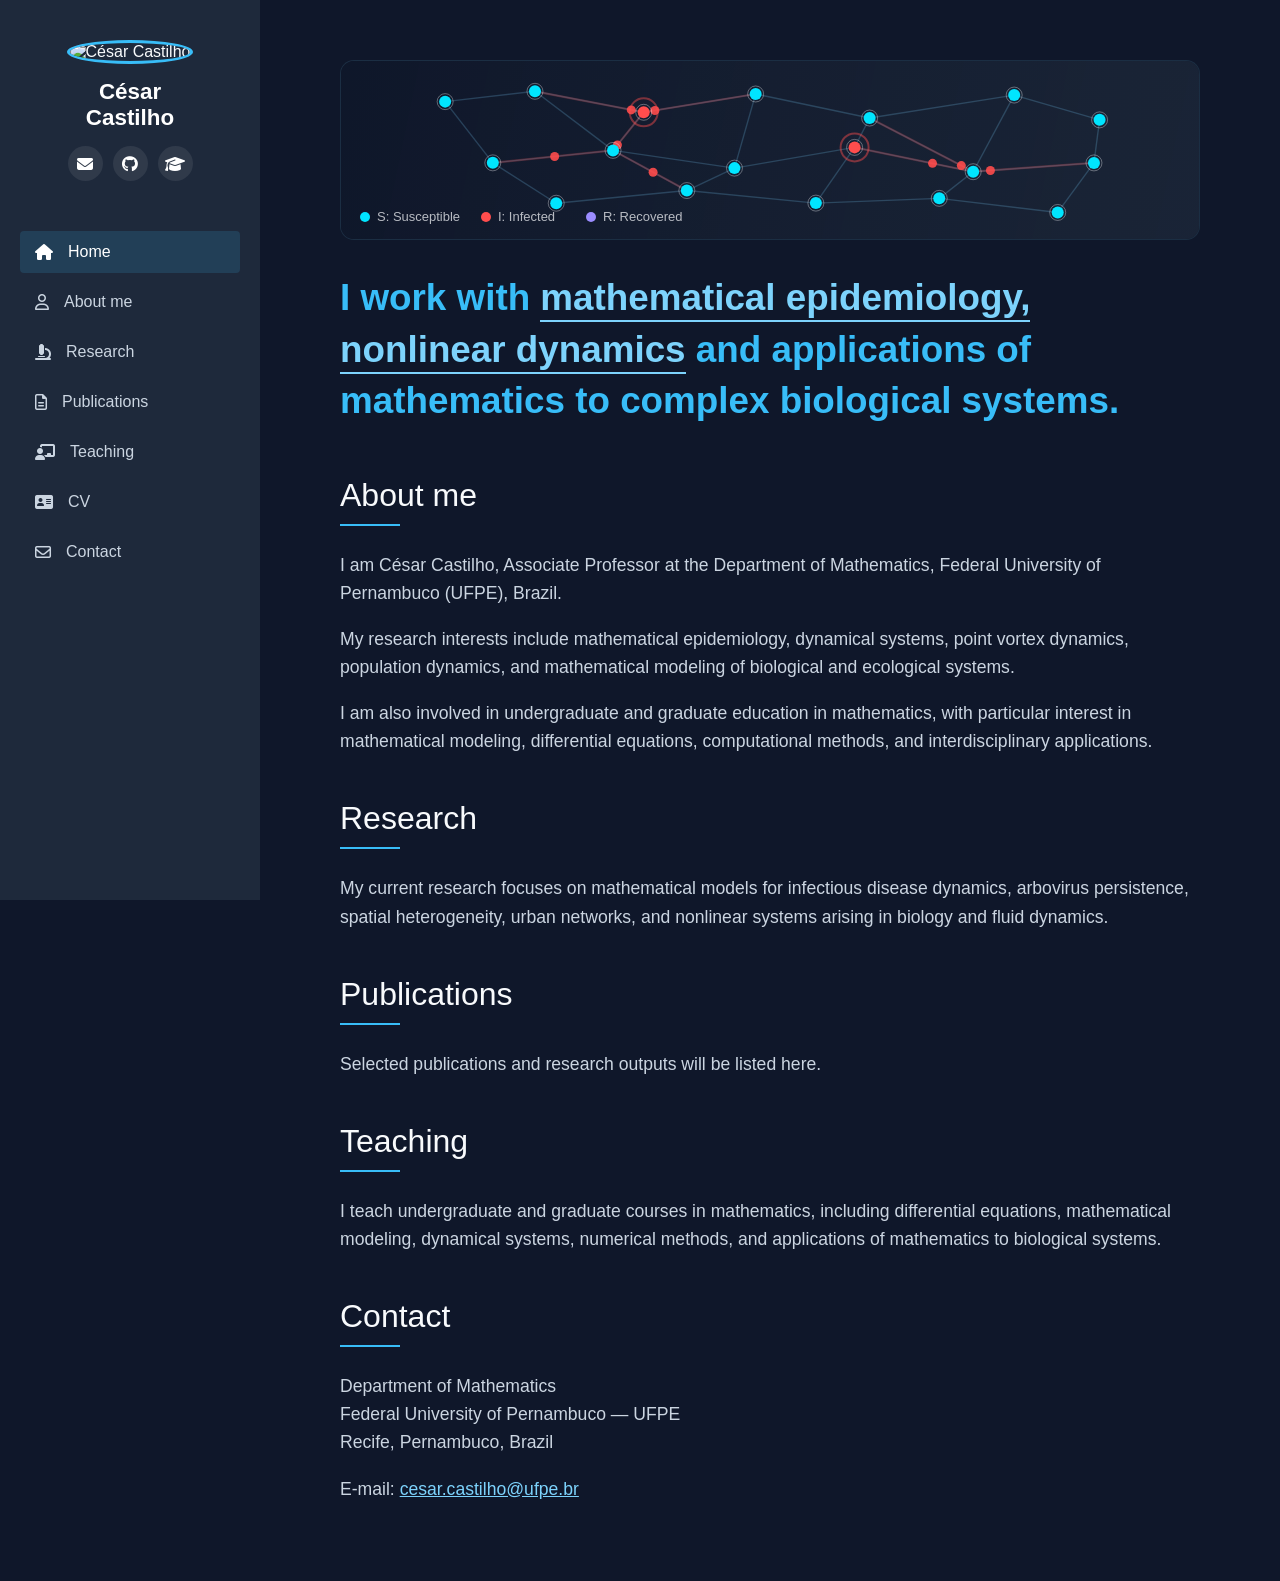
==== index.html @ e0f57765 "Update index.html" ====
<!DOCTYPE html>
<html lang="pt-BR">

<head>
    <meta charset="UTF-8">
    <meta name="viewport" content="width=device-width, initial-scale=1.0">
    <title>César Castilho - Matemática Aplicada</title>

    <link rel="stylesheet" href="style.css">

    <link rel="stylesheet"
          href="https://cdnjs.cloudflare.com/ajax/libs/font-awesome/6.7.2/css/all.min.css">
</head>

<body>

<div class="container">

    <aside class="sidebar">

        <div class="profile-area">
            <img src="https://github.com/CesarCastilho.png"
                 alt="César Castilho"
                 class="avatar">

            <h2>César<br>Castilho</h2>

            <div class="social-icons">
                <a href="mailto:cesar.castilho@ufpe.br" title="E-mail">
                    <i class="fa-solid fa-envelope"></i>
                </a>

                <a href="https://github.com/CesarCastilho" target="_blank" title="GitHub">
                    <i class="fa-brands fa-github"></i>
                </a>

                <a href="https://scholar.google.com.br/citations?user=cN3RlyEAAAAJ&hl=en&oi=ao"
                   target="_blank"
                   title="Google Scholar">
                    <i class="fa-solid fa-graduation-cap"></i>
                </a>
            </div>
        </div>

        <nav class="menu">
            <ul>
                <li><a href="#home" class="active"><i class="fa-solid fa-house"></i> Home</a></li>
                <li><a href="#about"><i class="fa-regular fa-user"></i> About me</a></li>
                <li><a href="#research"><i class="fa-solid fa-microscope"></i> Research</a></li>
                <li><a href="#publications"><i class="fa-regular fa-file-lines"></i> Publications</a></li>
                <li><a href="#teaching"><i class="fa-solid fa-chalkboard-user"></i> Teaching</a></li>
                <li><a href="http://lattes.cnpq.br/7766890976448108" target="_blank"><i class="fa-solid fa-address-card"></i> CV</a></li>
                <li><a href="#contact"><i class="fa-regular fa-envelope"></i> Contact</a></li>
            </ul>
        </nav>

    </aside>

    <main class="main-content">

        <section id="home" class="hero-section">

            <div class="animation-box">
                <canvas id="epidemicCanvas"></canvas>
            </div>

            <h1>
                I work with
                <span class="highlight">mathematical epidemiology, nonlinear dynamics</span>
                and applications of mathematics to complex biological systems.
            </h1>

        </section>

        <section id="about" class="content-section">
            <h2>About me</h2>
            <div class="line-dec"></div>

            <p>
                I am César Castilho, Associate Professor at the Department of Mathematics,
                Federal University of Pernambuco (UFPE), Brazil.
            </p>

            <p>
                My research interests include mathematical epidemiology, dynamical systems,
                point vortex dynamics, population dynamics, and mathematical modeling of
                biological and ecological systems.
            </p>

            <p>
                I am also involved in undergraduate and graduate education in mathematics,
                with particular interest in mathematical modeling, differential equations,
                computational methods, and interdisciplinary applications.
            </p>
        </section>

        <section id="research" class="content-section">
            <h2>Research</h2>
            <div class="line-dec"></div>

            <p>
                My current research focuses on mathematical models for infectious disease
                dynamics, arbovirus persistence, spatial heterogeneity, urban networks,
                and nonlinear systems arising in biology and fluid dynamics.
            </p>
        </section>

        <section id="publications" class="content-section">
            <h2>Publications</h2>
            <div class="line-dec"></div>

            <p>
                Selected publications and research outputs will be listed here.
            </p>
        </section>

        <section id="teaching" class="content-section">
            <h2>Teaching</h2>
            <div class="line-dec"></div>

            <p>
                I teach undergraduate and graduate courses in mathematics, including
                differential equations, mathematical modeling, dynamical systems,
                numerical methods, and applications of mathematics to biological systems.
            </p>
        </section>

        <section id="contact" class="content-section">
            <h2>Contact</h2>
            <div class="line-dec"></div>

            <p>
                Department of Mathematics<br>
                Federal University of Pernambuco — UFPE<br>
                Recife, Pernambuco, Brazil
            </p>

            <p>
                E-mail:
                <a href="mailto:cesar.castilho@ufpe.br">cesar.castilho@ufpe.br</a>
            </p>
        </section>

    </main>

</div>

<script src="epidemic.js"></script>

</body>
</html>
---- style.css ----
* {
    margin: 0;
    padding: 0;
    box-sizing: border-box;
    font-family: 'Segoe UI', Roboto, Helvetica, Arial, sans-serif;
}

html {
    scroll-behavior: smooth;
}

body {
    background-color: #0f172a;
    color: #f8fafc;
}

.container {
    display: flex;
}

.sidebar {
    width: 260px;
    background-color: #1e293b;
    height: 100vh;
    position: fixed;
    top: 0;
    left: 0;
    display: flex;
    flex-direction: column;
    align-items: center;
    padding: 40px 20px;
}

.profile-area {
    text-align: center;
    margin-bottom: 30px;
}

.avatar {
    width: 115px;
    height: 115px;
    border-radius: 50%;
    border: 3px solid #38bdf8;
    object-fit: cover;
}

.sidebar h2 {
    color: #ffffff;
    font-size: 1.4rem;
    margin-top: 15px;
    font-weight: 600;
}

.social-icons {
    margin-top: 15px;
    display: flex;
    justify-content: center;
    gap: 10px;
}

.social-icons a {
    color: #ffffff;
    background-color: rgba(255,255,255,.08);
    width: 35px;
    height: 35px;
    border-radius: 50%;
    display: flex;
    align-items: center;
    justify-content: center;
    text-decoration: none;
    transition: 0.3s;
}

.social-icons a:hover {
    background-color: #38bdf8;
    color: #0f172a;
}

.menu {
    width: 100%;
    margin-top: 20px;
}

.menu ul {
    list-style: none;
}

.menu li {
    margin-bottom: 8px;
}

.menu a {
    color: #cbd5e1;
    text-decoration: none;
    display: flex;
    align-items: center;
    gap: 15px;
    padding: 12px 15px;
    font-size: 1rem;
    border-radius: 4px;
    transition: 0.3s;
}

.menu a:hover,
.menu a.active {
    color: #ffffff;
    background-color: rgba(56,189,248,.15);
}

.main-content {
    margin-left: 260px;
    padding: 60px 80px;
    width: calc(100% - 260px);
}

.hero-section {
    display: flex;
    flex-direction: column;
    align-items: flex-start;
    margin-bottom: 50px;
}

.animation-box {
    position: relative;
    width: 100%;
    height: 180px;
    overflow: hidden;
    margin-bottom: 32px;
    border-radius: 14px;
    background: rgba(15, 23, 42, 0.35);
    border: 1px solid rgba(125, 211, 252, 0.12);
}

#epidemicCanvas {
    display: block;
    width: 100%;
    height: 100%;
}

.hero-section h1 {
    max-width: 1000px;
    font-size: 2.3rem;
    font-weight: 600;
    color: #38bdf8;
    line-height: 1.4;
}

.hero-section .highlight {
    color: #7dd3fc;
    border-bottom: 2px solid #7dd3fc;
    padding-bottom: 2px;
}

.content-section {
    margin-top: 45px;
    max-width: 1000px;
}

.content-section h2 {
    font-size: 2rem;
    font-weight: 500;
    margin-bottom: 10px;
}

.line-dec {
    width: 60px;
    height: 2px;
    background-color: #38bdf8;
    margin-bottom: 25px;
}

.content-section p {
    font-size: 1.1rem;
    line-height: 1.6;
    color: #cbd5e1;
    margin-bottom: 18px;
}

.content-section a {
    color: #7dd3fc;
}

@media (max-width: 850px) {
    .container {
        flex-direction: column;
    }

    .sidebar {
        position: relative;
        width: 100%;
        height: auto;
    }

    .main-content {
        margin-left: 0;
        width: 100%;
        padding: 40px 25px;
    }

    .animation-box {
        height: 150px;
    }

    .hero-section h1 {
        font-size: 1.8rem;
    }
}
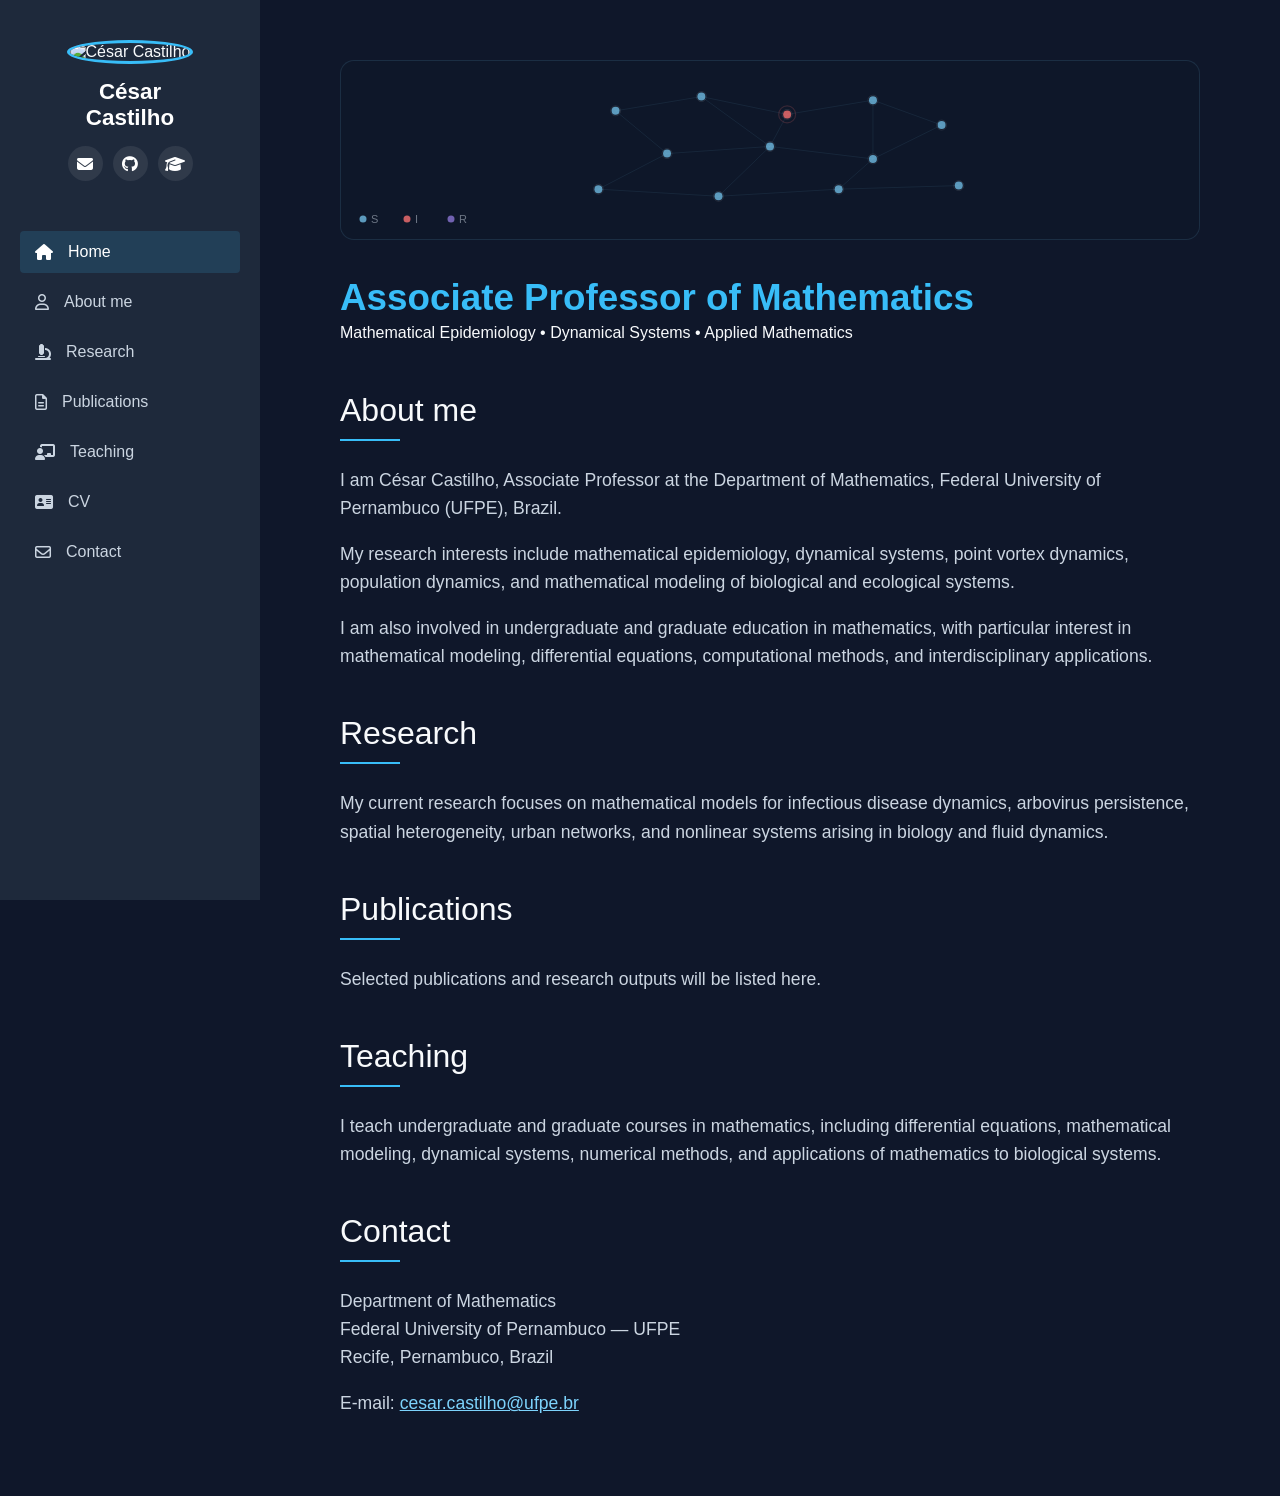
==== commit 75f7bc12: "Update index.html" ====
--- a/index.html
+++ b/index.html
@@ -65,10 +65,12 @@
             </div>
 
             <h1>
-                I work with
-                <span class="highlight">mathematical epidemiology, nonlinear dynamics</span>
-                and applications of mathematics to complex biological systems.
-            </h1>
+    Associate Professor of Mathematics
+</h1>
+
+<p class="subtitle">
+    Mathematical Epidemiology • Dynamical Systems • Applied Mathematics
+</p>
 
         </section>
 
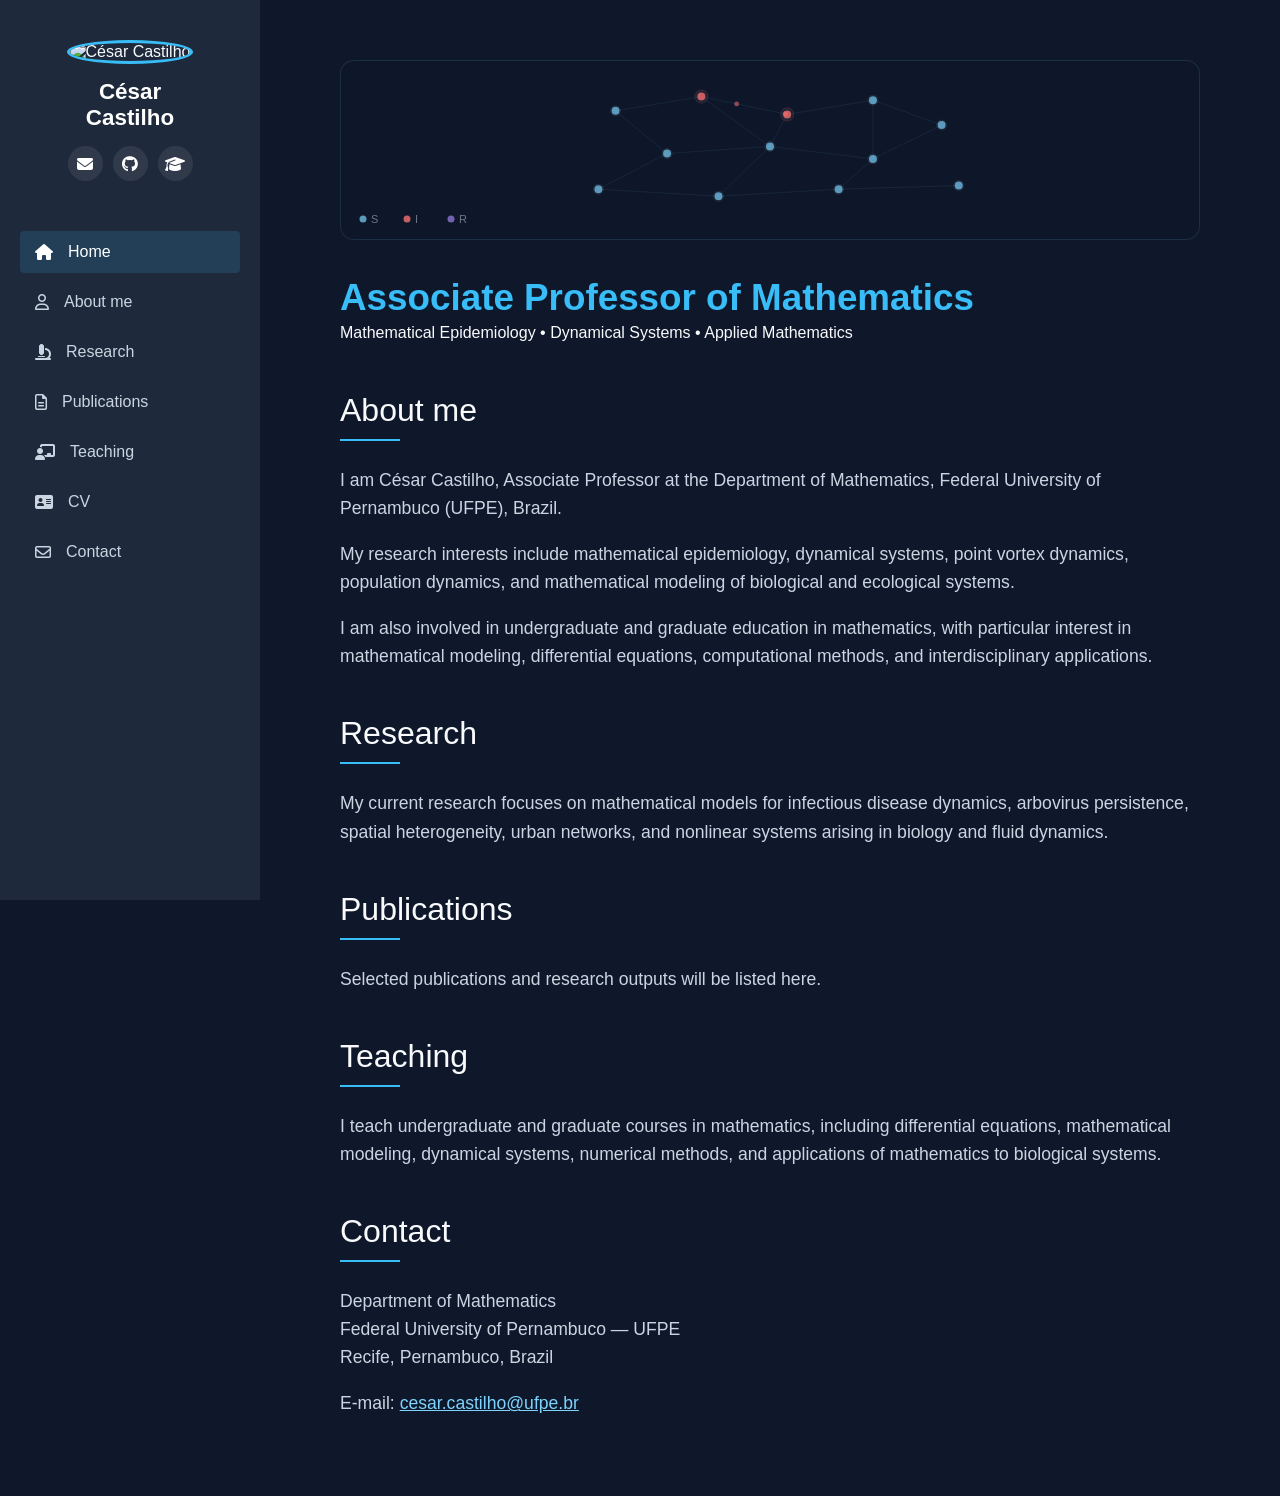
==== commit 23bd0c95: "Update index.html" ====
--- a/index.html
+++ b/index.html
@@ -64,13 +64,13 @@
                 <canvas id="epidemicCanvas"></canvas>
             </div>
 
-            <h1>
+   <h1>
     Associate Professor of Mathematics
-</h1>
+    </h1>
 
-<p class="subtitle">
+    <p class="subtitle">
     Mathematical Epidemiology • Dynamical Systems • Applied Mathematics
-</p>
+    </p>
 
         </section>
 
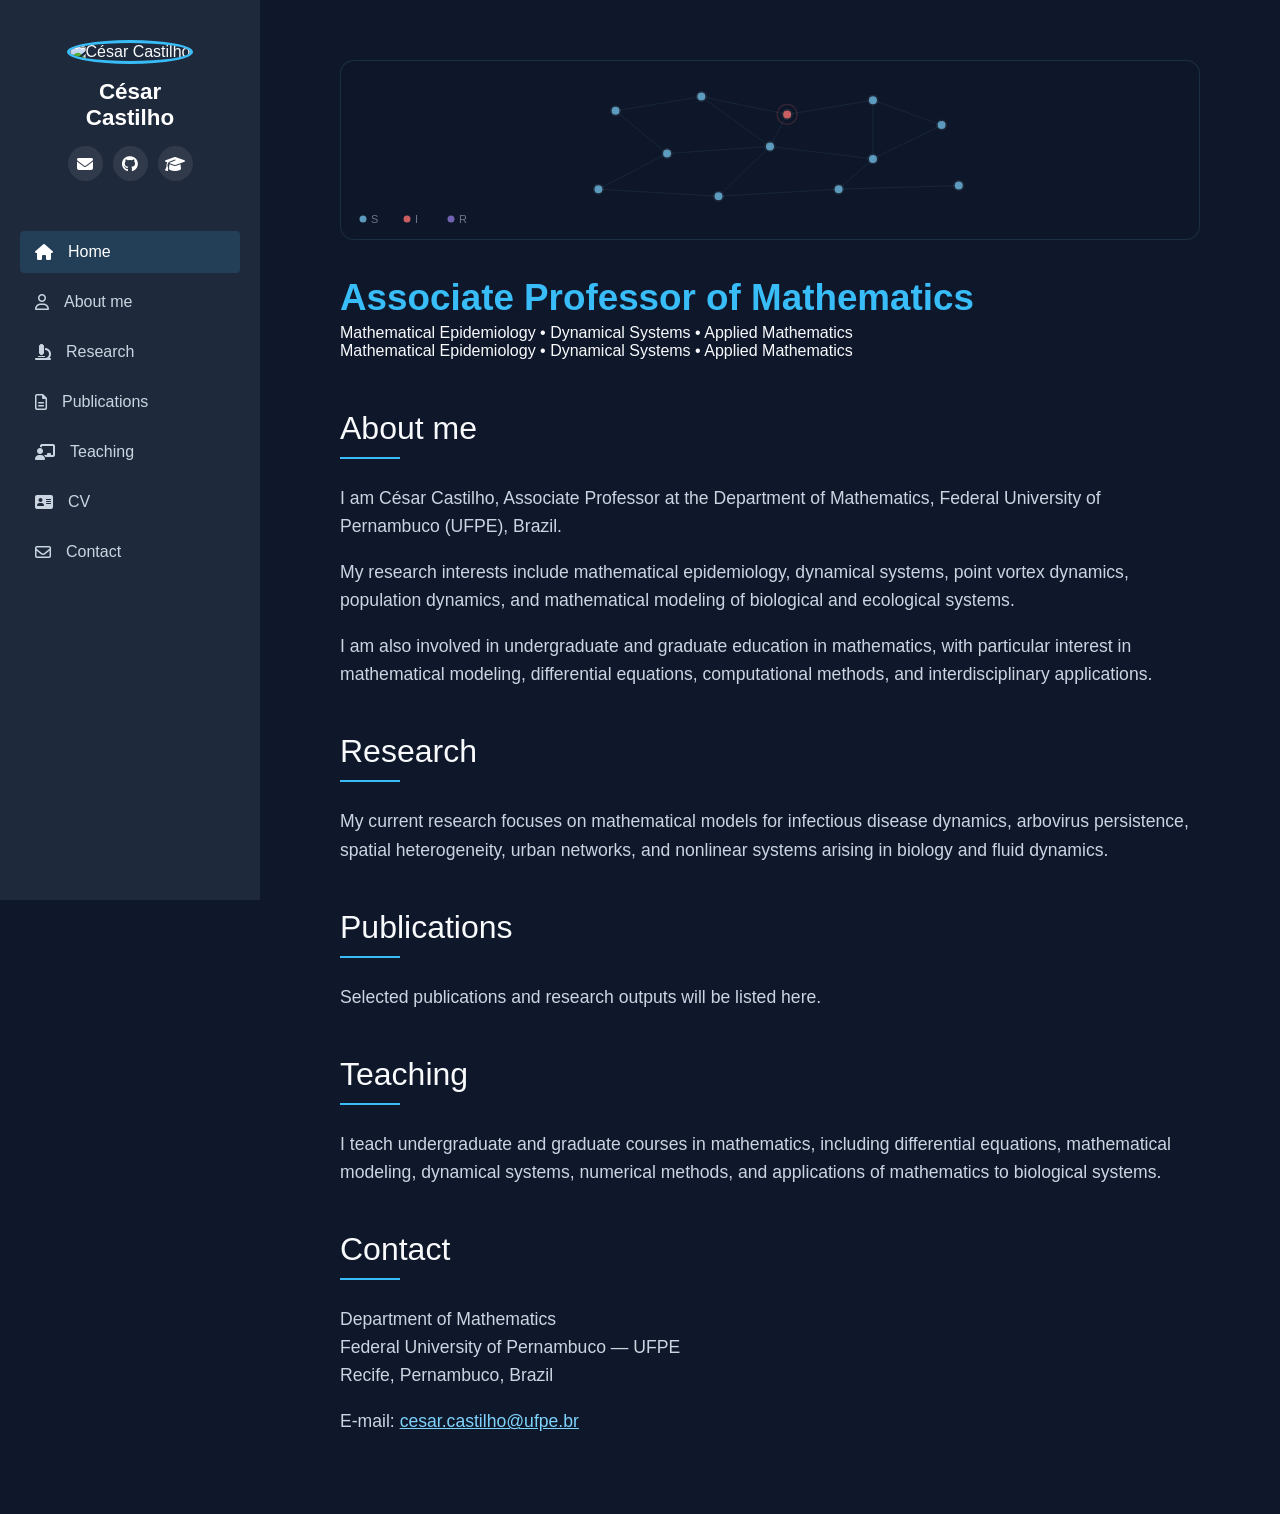
==== commit 6d40f18c: "Update index.html" ====
--- a/index.html
+++ b/index.html
@@ -64,9 +64,13 @@
                 <canvas id="epidemicCanvas"></canvas>
             </div>
 
-   <h1>
+   <h1 class="hero-title">
     Associate Professor of Mathematics
-    </h1>
+</h1>
+
+<p class="subtitle">
+    Mathematical Epidemiology • Dynamical Systems • Applied Mathematics
+</p>
 
     <p class="subtitle">
     Mathematical Epidemiology • Dynamical Systems • Applied Mathematics
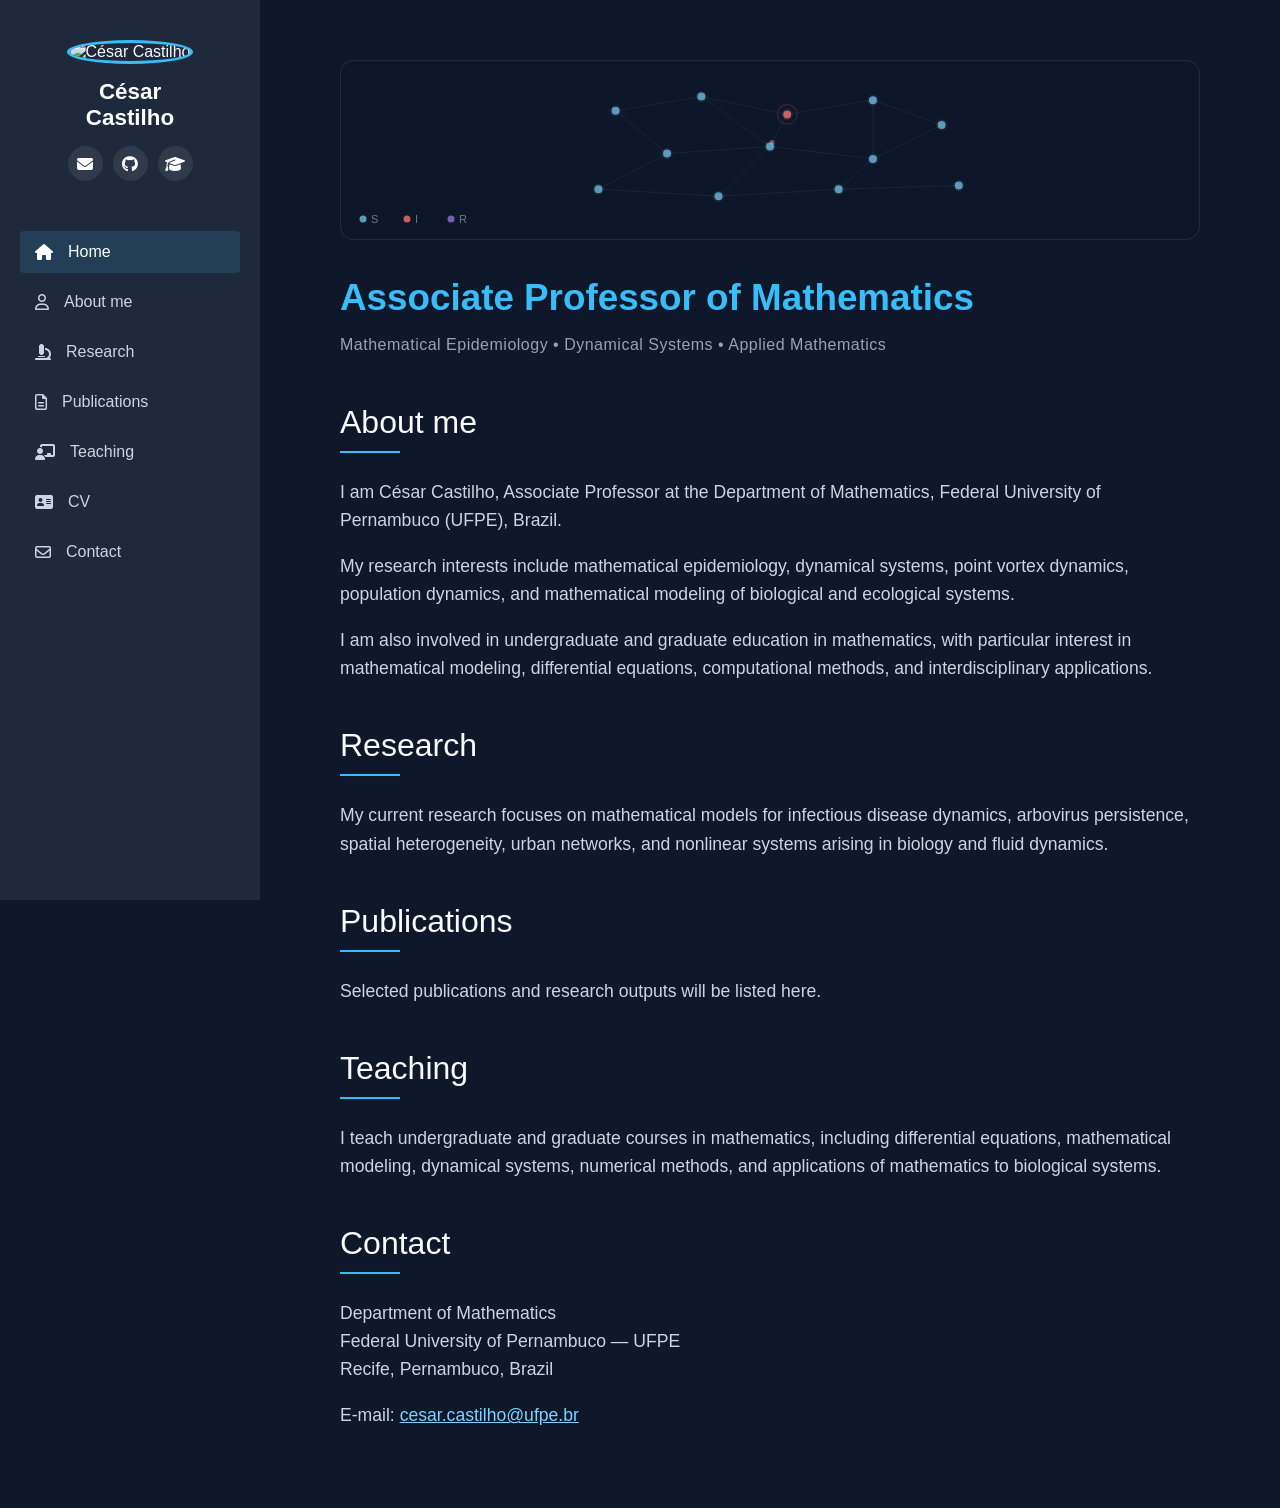
==== commit 2a09c850: "Update index.html" ====
--- a/index.html
+++ b/index.html
@@ -72,9 +72,6 @@
     Mathematical Epidemiology • Dynamical Systems • Applied Mathematics
 </p>
 
-    <p class="subtitle">
-    Mathematical Epidemiology • Dynamical Systems • Applied Mathematics
-    </p>
 
         </section>
 
--- a/style.css
+++ b/style.css
@@ -119,7 +119,40 @@
     align-items: flex-start;
     margin-bottom: 50px;
 }
-
+.hero-title {
+    font-size: 2.0rem;      /* tamanho */
+    color: .hero-title {
+    font-size: 2.0rem;      /* tamanho */
+    color: .hero-title {
+    font-size: 2.0rem;      /* tamanho */
+   color: #e2e8f0;        /* cor */
+    font-weight: 500;       /* espessura */
+    margin-bottom: 12px;
+}
+
+.subtitle {
+    font-size: 1rem;
+    color: #94a3b8;
+    letter-spacing: 0.5px;
+}        /* cor */
+    font-weight: 500;       /* espessura */
+    margin-bottom: 12px;
+}
+
+.subtitle {
+    font-size: 1rem;
+    color: #94a3b8;
+    letter-spacing: 0.5px;
+};         /* cor */
+    font-weight: 500;       /* espessura */
+    margin-bottom: 12px;
+}
+
+.subtitle {
+    font-size: 1rem;
+    color: #94a3b8;
+    letter-spacing: 0.5px;
+}
 .animation-box {
     position: relative;
     width: 100%;
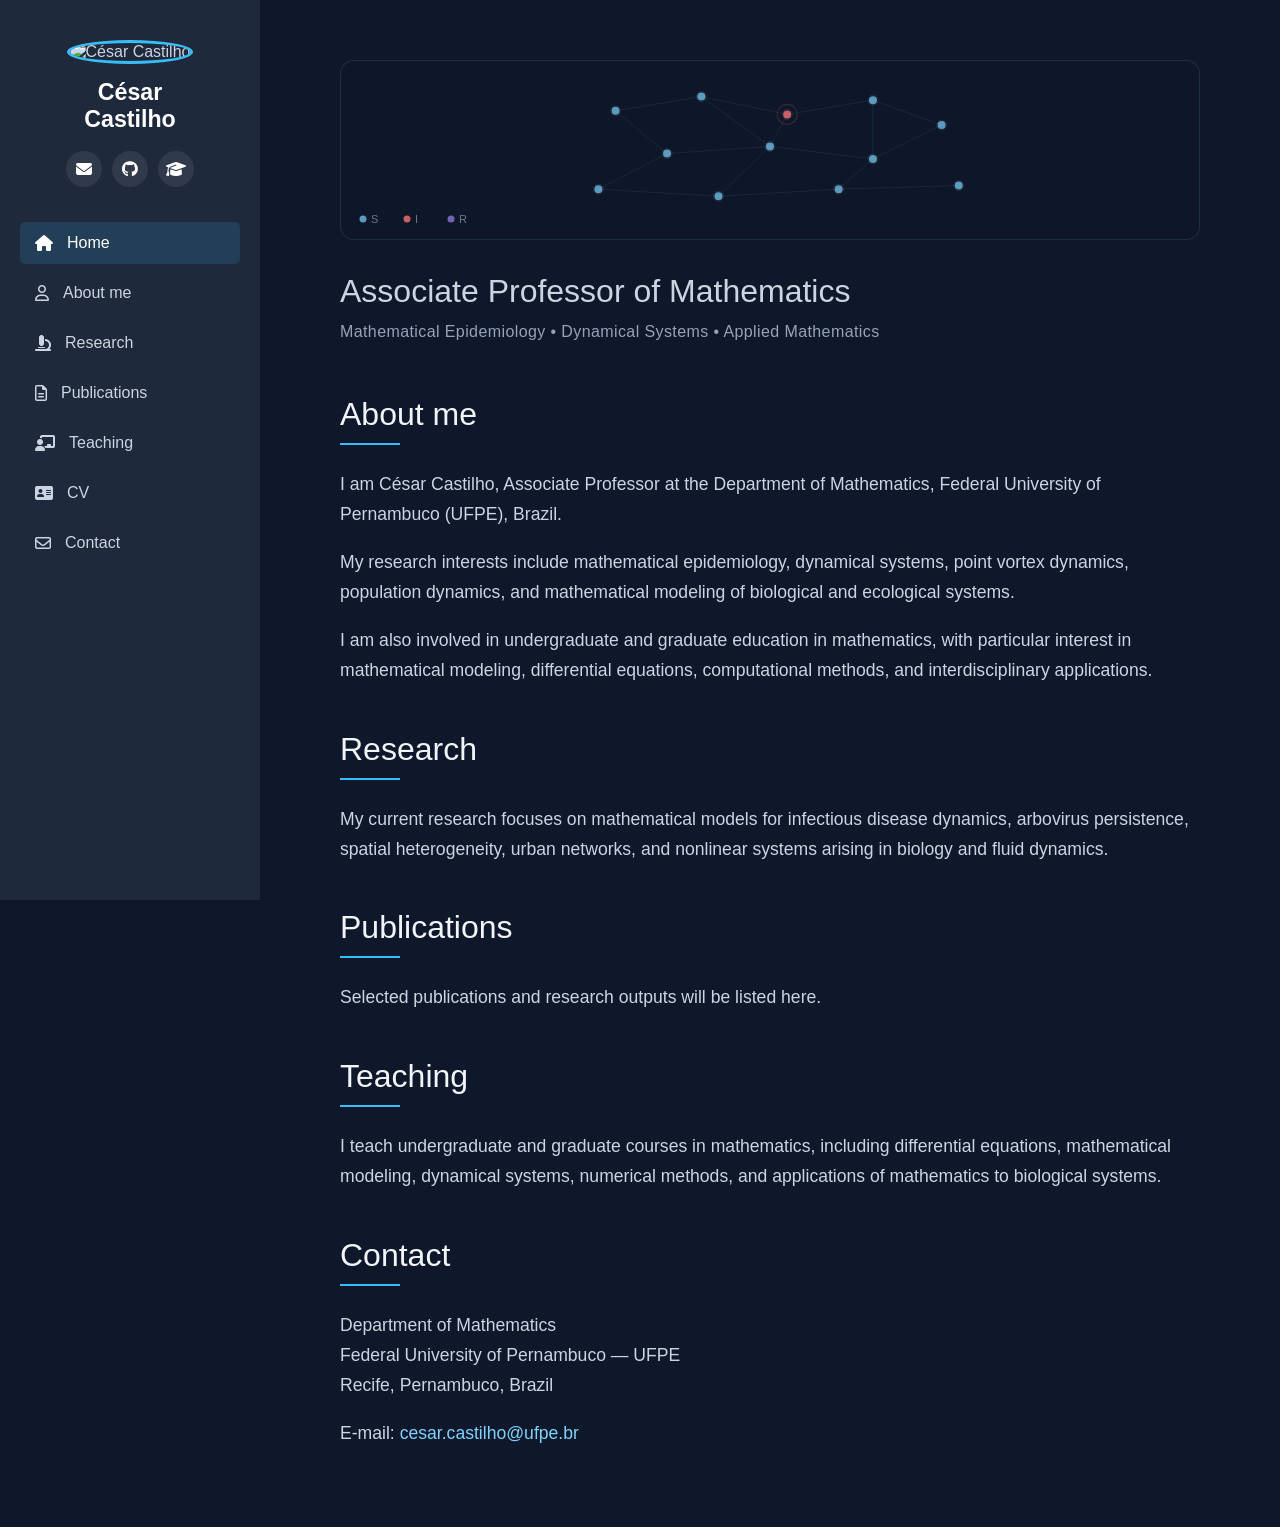
==== commit f23942a7: "Update index.html" ====
--- a/index.html
+++ b/index.html
@@ -45,7 +45,7 @@
         <nav class="menu">
             <ul>
                 <li><a href="#home" class="active"><i class="fa-solid fa-house"></i> Home</a></li>
-                <li><a href="#about"><i class="fa-regular fa-user"></i> About me</a></li>
+                <li><a href="#Sobre"><i class="fa-regular fa-user"></i> About me</a></li>
                 <li><a href="#research"><i class="fa-solid fa-microscope"></i> Research</a></li>
                 <li><a href="#publications"><i class="fa-regular fa-file-lines"></i> Publications</a></li>
                 <li><a href="#teaching"><i class="fa-solid fa-chalkboard-user"></i> Teaching</a></li>
--- a/style.css
+++ b/style.css
@@ -1,240 +1,355 @@
-* {
-    margin: 0;
-    padding: 0;
-    box-sizing: border-box;
-    font-family: 'Segoe UI', Roboto, Helvetica, Arial, sans-serif;
-}
-
-html {
-    scroll-behavior: smooth;
-}
-
-body {
-    background-color: #0f172a;
-    color: #f8fafc;
-}
-
-.container {
-    display: flex;
-}
-
-.sidebar {
-    width: 260px;
-    background-color: #1e293b;
-    height: 100vh;
-    position: fixed;
-    top: 0;
-    left: 0;
-    display: flex;
-    flex-direction: column;
-    align-items: center;
-    padding: 40px 20px;
-}
-
-.profile-area {
-    text-align: center;
-    margin-bottom: 30px;
-}
-
-.avatar {
-    width: 115px;
-    height: 115px;
-    border-radius: 50%;
-    border: 3px solid #38bdf8;
-    object-fit: cover;
-}
-
-.sidebar h2 {
-    color: #ffffff;
-    font-size: 1.4rem;
-    margin-top: 15px;
-    font-weight: 600;
-}
-
-.social-icons {
-    margin-top: 15px;
-    display: flex;
-    justify-content: center;
-    gap: 10px;
-}
-
-.social-icons a {
-    color: #ffffff;
-    background-color: rgba(255,255,255,.08);
-    width: 35px;
-    height: 35px;
-    border-radius: 50%;
-    display: flex;
-    align-items: center;
-    justify-content: center;
-    text-decoration: none;
-    transition: 0.3s;
-}
-
-.social-icons a:hover {
-    background-color: #38bdf8;
-    color: #0f172a;
-}
-
-.menu {
-    width: 100%;
-    margin-top: 20px;
-}
-
-.menu ul {
-    list-style: none;
-}
-
-.menu li {
-    margin-bottom: 8px;
-}
-
-.menu a {
-    color: #cbd5e1;
-    text-decoration: none;
-    display: flex;
-    align-items: center;
-    gap: 15px;
-    padding: 12px 15px;
-    font-size: 1rem;
-    border-radius: 4px;
-    transition: 0.3s;
+/* ===========================================================
+   César Castilho
+   Personal Academic Website
+   =========================================================== */
+*{
+    margin:0;
+    padding:0;
+    box-sizing:border-box;
+    font-family:'Segoe UI',Roboto,Helvetica,Arial,sans-serif;
+}
+
+html{
+    scroll-behavior:smooth;
+}
+
+/* ===========================================================
+   COLORS
+   =========================================================== */
+
+body{
+
+    background:#0f172a;
+
+    color:#CBD5E1;
+
+}
+
+.container{
+    display:flex;
+}
+
+/* ===========================================================
+   SIDEBAR
+   =========================================================== */
+
+.sidebar{
+
+    width:260px;
+    height:100vh;
+
+    position:fixed;
+
+    left:0;
+    top:0;
+
+    background:#1e293b;
+
+    padding:40px 20px;
+
+    text-align:center;
+
+}
+
+.avatar{
+
+    width:115px;
+    height:115px;
+
+    border-radius:50%;
+
+    border:3px solid #38BDF8;
+
+    object-fit:cover;
+
+}
+
+.sidebar h2{
+
+    margin-top:15px;
+
+    color:#FFFFFF;
+
+    font-size:1.45rem;
+
+    font-weight:600;
+
+}
+
+.social-icons{
+
+    margin-top:18px;
+
+    display:flex;
+
+    justify-content:center;
+
+    gap:10px;
+
+}
+
+.social-icons a{
+
+    width:36px;
+    height:36px;
+
+    display:flex;
+
+    align-items:center;
+
+    justify-content:center;
+
+    text-decoration:none;
+
+    border-radius:50%;
+
+    color:white;
+
+    background:rgba(255,255,255,.08);
+
+    transition:.3s;
+
+}
+
+.social-icons a:hover{
+
+    background:#38BDF8;
+
+    color:#0F172A;
+
+}
+
+/* ===========================================================
+   MENU
+   =========================================================== */
+
+.menu{
+
+    margin-top:35px;
+
+}
+
+.menu ul{
+
+    list-style:none;
+
+}
+
+.menu li{
+
+    margin-bottom:8px;
+
+}
+
+.menu a{
+
+    color:#CBD5E1;
+
+    text-decoration:none;
+
+    display:flex;
+
+    align-items:center;
+
+    gap:14px;
+
+    padding:12px 15px;
+
+    border-radius:5px;
+
+    transition:.25s;
+
 }
 
 .menu a:hover,
-.menu a.active {
-    color: #ffffff;
-    background-color: rgba(56,189,248,.15);
-}
-
-.main-content {
-    margin-left: 260px;
-    padding: 60px 80px;
-    width: calc(100% - 260px);
-}
-
-.hero-section {
-    display: flex;
-    flex-direction: column;
-    align-items: flex-start;
-    margin-bottom: 50px;
-}
-.hero-title {
-    font-size: 2.0rem;      /* tamanho */
-    color: .hero-title {
-    font-size: 2.0rem;      /* tamanho */
-    color: .hero-title {
-    font-size: 2.0rem;      /* tamanho */
-   color: #e2e8f0;        /* cor */
-    font-weight: 500;       /* espessura */
-    margin-bottom: 12px;
-}
-
-.subtitle {
-    font-size: 1rem;
-    color: #94a3b8;
-    letter-spacing: 0.5px;
-}        /* cor */
-    font-weight: 500;       /* espessura */
-    margin-bottom: 12px;
-}
-
-.subtitle {
-    font-size: 1rem;
-    color: #94a3b8;
-    letter-spacing: 0.5px;
-};         /* cor */
-    font-weight: 500;       /* espessura */
-    margin-bottom: 12px;
-}
-
-.subtitle {
-    font-size: 1rem;
-    color: #94a3b8;
-    letter-spacing: 0.5px;
-}
-.animation-box {
-    position: relative;
-    width: 100%;
-    height: 180px;
-    overflow: hidden;
-    margin-bottom: 32px;
-    border-radius: 14px;
-    background: rgba(15, 23, 42, 0.35);
-    border: 1px solid rgba(125, 211, 252, 0.12);
-}
-
-#epidemicCanvas {
-    display: block;
-    width: 100%;
-    height: 100%;
-}
-
-.hero-section h1 {
-    max-width: 1000px;
-    font-size: 2.3rem;
-    font-weight: 600;
-    color: #38bdf8;
-    line-height: 1.4;
-}
-
-.hero-section .highlight {
-    color: #7dd3fc;
-    border-bottom: 2px solid #7dd3fc;
-    padding-bottom: 2px;
-}
-
-.content-section {
-    margin-top: 45px;
-    max-width: 1000px;
-}
-
-.content-section h2 {
-    font-size: 2rem;
-    font-weight: 500;
-    margin-bottom: 10px;
-}
-
-.line-dec {
-    width: 60px;
-    height: 2px;
-    background-color: #38bdf8;
-    margin-bottom: 25px;
-}
-
-.content-section p {
-    font-size: 1.1rem;
-    line-height: 1.6;
-    color: #cbd5e1;
-    margin-bottom: 18px;
-}
-
-.content-section a {
-    color: #7dd3fc;
-}
-
-@media (max-width: 850px) {
-    .container {
-        flex-direction: column;
-    }
-
-    .sidebar {
-        position: relative;
-        width: 100%;
-        height: auto;
-    }
-
-    .main-content {
-        margin-left: 0;
-        width: 100%;
-        padding: 40px 25px;
-    }
-
-    .animation-box {
-        height: 150px;
-    }
-
-    .hero-section h1 {
-        font-size: 1.8rem;
-    }
-}
+.menu a.active{
+
+    color:white;
+
+    background:rgba(56,189,248,.15);
+
+}
+
+/* ===========================================================
+   MAIN
+   =========================================================== */
+
+.main-content{
+
+    margin-left:260px;
+
+    width:calc(100% - 260px);
+
+    padding:60px 80px;
+
+}
+
+/* ===========================================================
+   HERO
+   =========================================================== */
+
+.hero-section{
+
+    display:flex;
+
+    flex-direction:column;
+
+    margin-bottom:55px;
+
+}
+
+.animation-box{
+
+    width:100%;
+
+    height:180px;
+
+    margin-bottom:30px;
+
+    border-radius:14px;
+
+    overflow:hidden;
+
+    background:rgba(15,23,42,.35);
+
+    border:1px solid rgba(125,211,252,.12);
+
+}
+
+#epidemicCanvas{
+
+    width:100%;
+    height:100%;
+
+    display:block;
+
+}
+
+/* ===========================================================
+   TITLE
+   =========================================================== */
+
+.hero-title{
+
+    font-size:2rem;
+
+    font-weight:300;
+
+    line-height:1.35;
+
+    color:#CBD5E1;
+
+    margin-bottom:10px;
+
+}
+
+.subtitle{
+
+    font-size:1rem;
+
+    color:#94A3B8;
+
+    letter-spacing:.4px;
+
+}
+
+/* ===========================================================
+   CONTENT
+   =========================================================== */
+
+.content-section{
+
+    margin-top:45px;
+
+    max-width:1000px;
+
+}
+
+.content-section h2{
+
+    color:#F1F5F9;
+
+    font-size:2rem;
+
+    font-weight:500;
+
+    margin-bottom:10px;
+
+}
+
+.line-dec{
+
+    width:60px;
+
+    height:2px;
+
+    background:#38BDF8;
+
+    margin-bottom:25px;
+
+}
+
+.content-section p{
+
+    color:#CBD5E1;
+
+    font-size:1.1rem;
+
+    line-height:1.7;
+
+    margin-bottom:18px;
+
+}
+
+.content-section a{
+
+    color:#7DD3FC;
+
+    text-decoration:none;
+
+}
+
+.content-section a:hover{
+
+    color:white;
+
+}
+
+/* ===========================================================
+   MOBILE
+   =========================================================== */
+
+@media (max-width:850px){
+
+.sidebar{
+
+    position:relative;
+
+    width:100%;
+
+    height:auto;
+
+}
+
+.main-content{
+
+    margin-left:0;
+
+    width:100%;
+
+    padding:40px 25px;
+
+}
+
+.hero-title{
+
+    font-size:1.6rem;
+
+}
+
+.animation-box{
+
+    height:150px;
+
+}
+} 
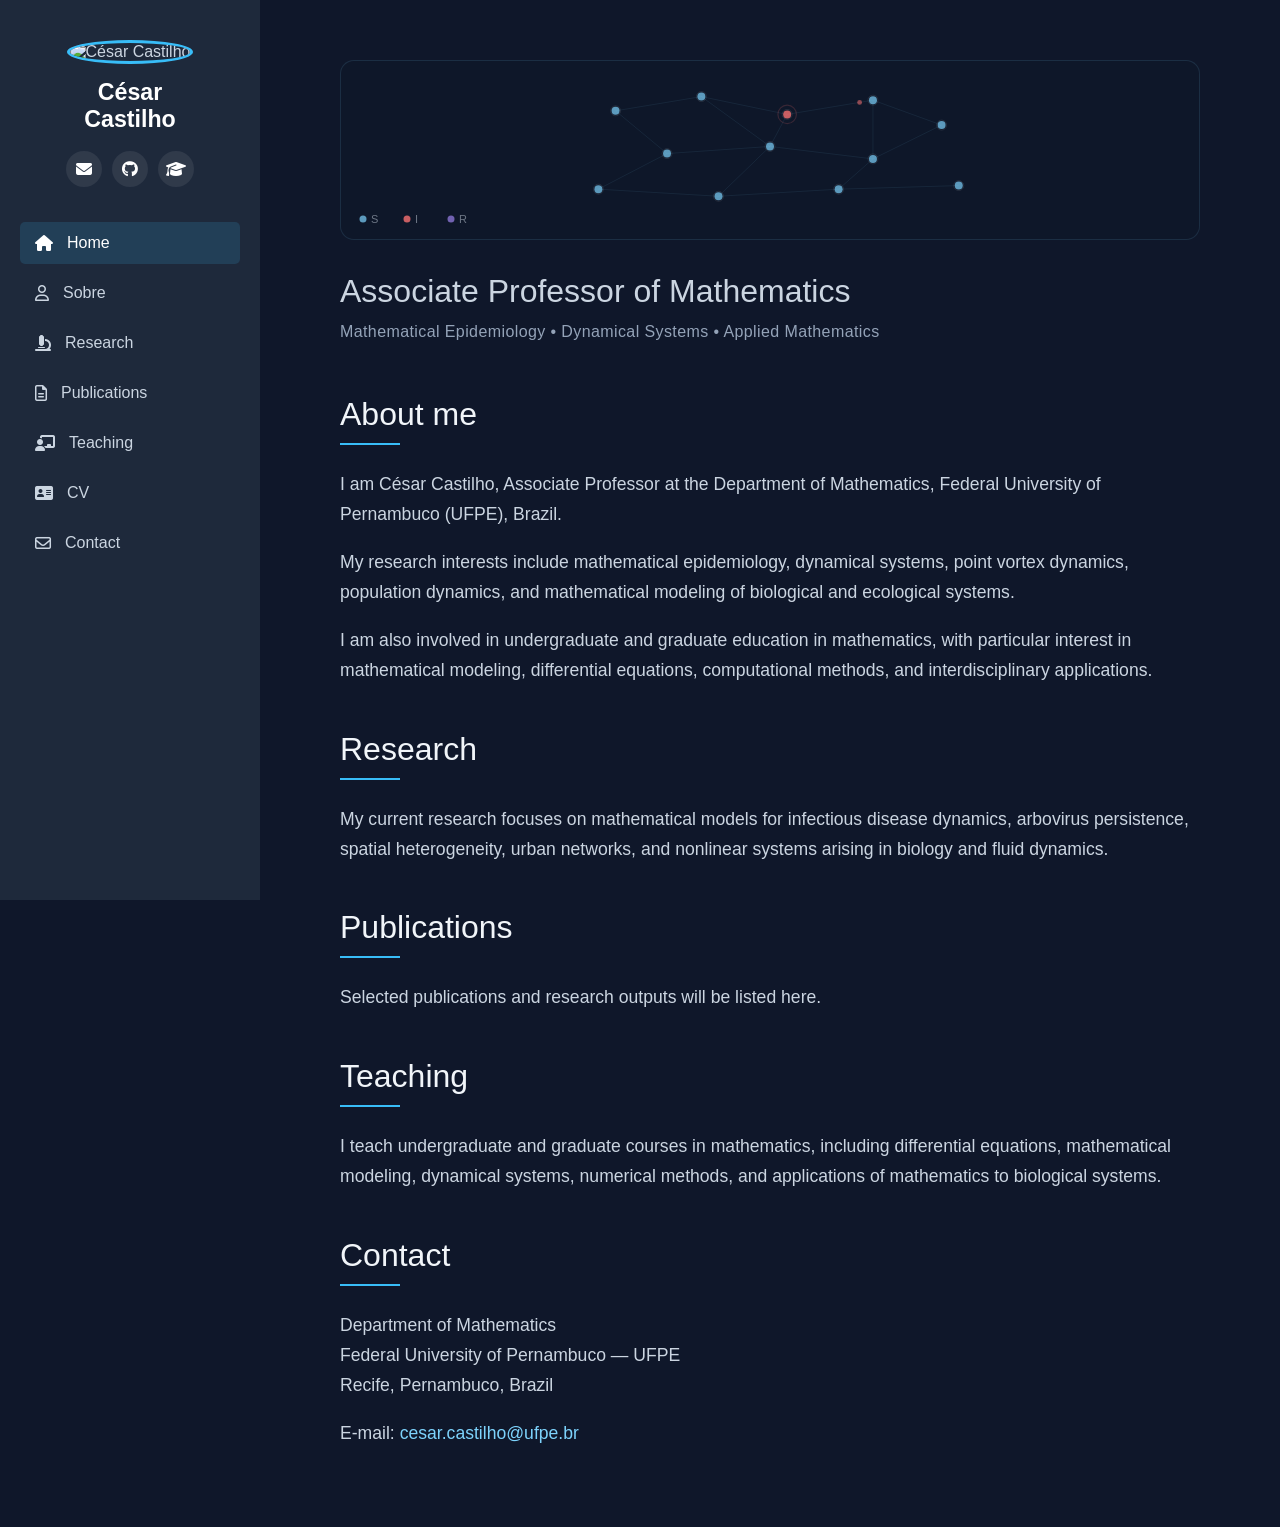
==== commit d187d826: "Update index.html" ====
--- a/index.html
+++ b/index.html
@@ -45,7 +45,7 @@
         <nav class="menu">
             <ul>
                 <li><a href="#home" class="active"><i class="fa-solid fa-house"></i> Home</a></li>
-                <li><a href="#Sobre"><i class="fa-regular fa-user"></i> About me</a></li>
+                <li><a href="#about"><i class="fa-regular fa-user"></i> Sobre</a></li>
                 <li><a href="#research"><i class="fa-solid fa-microscope"></i> Research</a></li>
                 <li><a href="#publications"><i class="fa-regular fa-file-lines"></i> Publications</a></li>
                 <li><a href="#teaching"><i class="fa-solid fa-chalkboard-user"></i> Teaching</a></li>
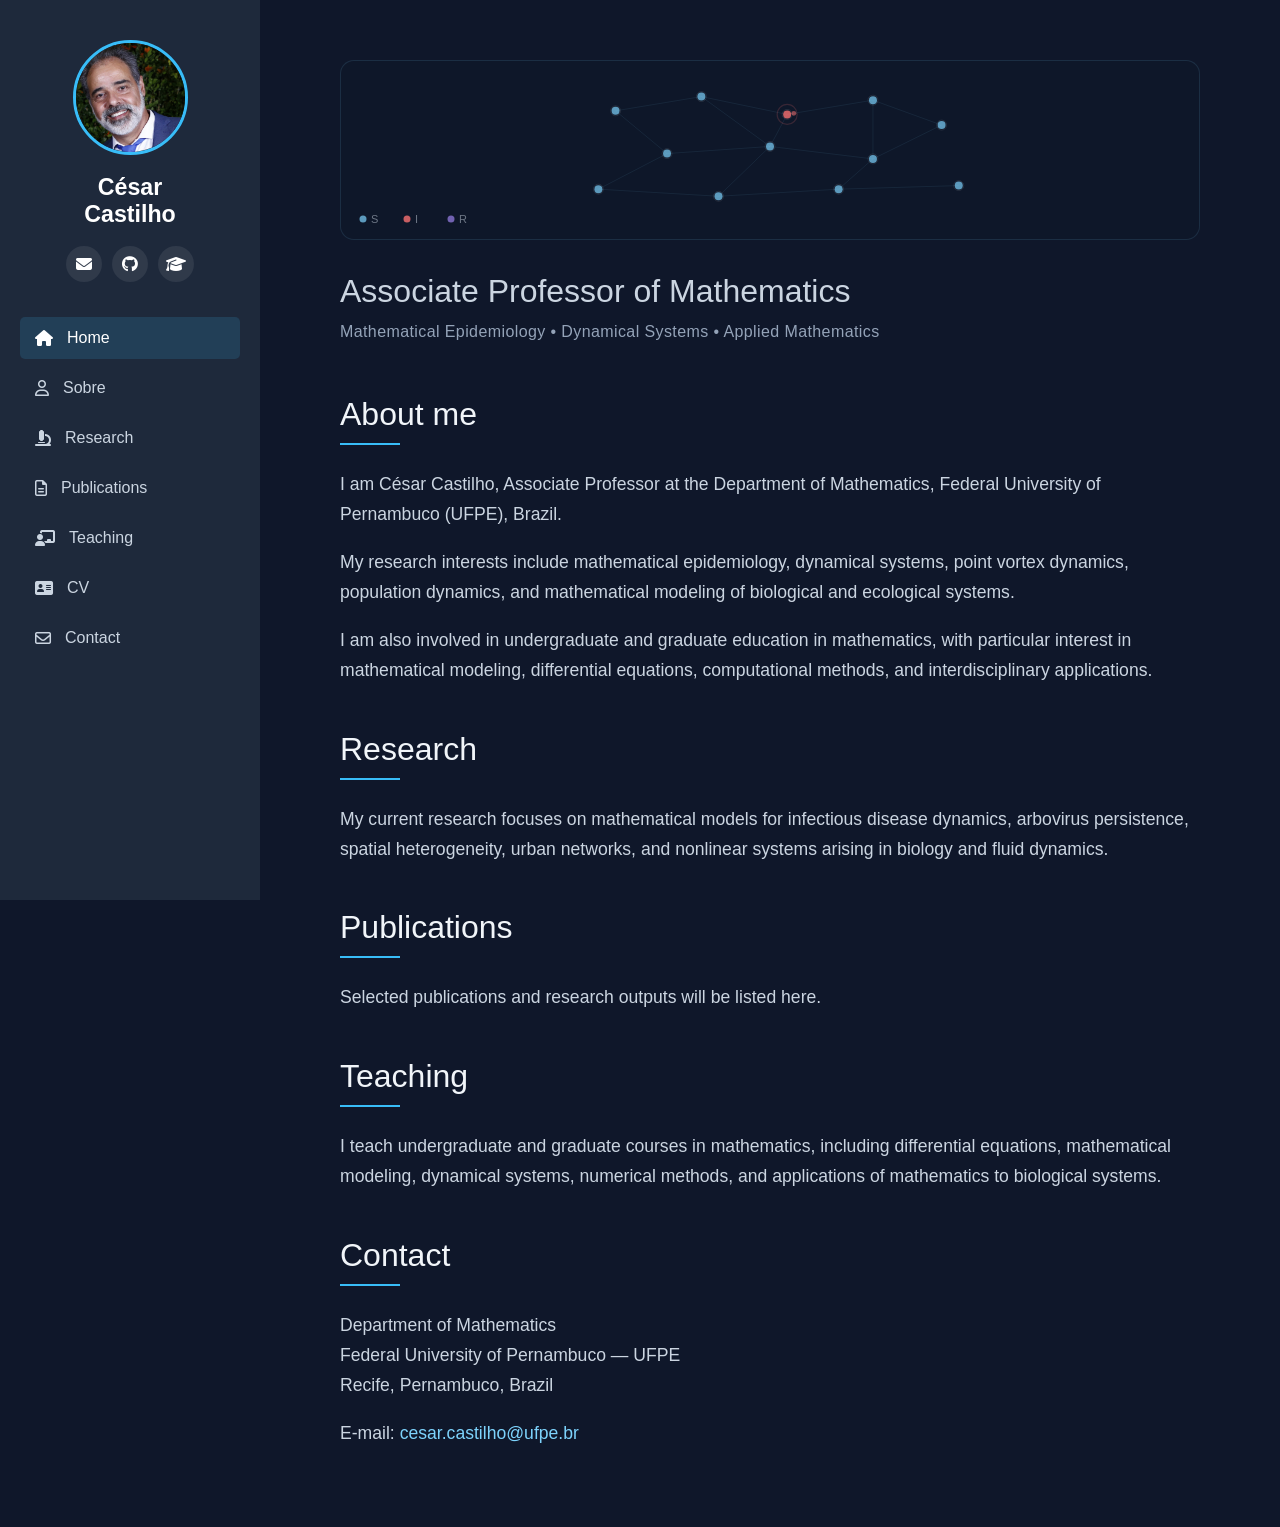
==== commit 3d4b8636: "Corrige foto e link para página de ensino" ====
--- a/index.html
+++ b/index.html
@@ -19,7 +19,7 @@
     <aside class="sidebar">
 
         <div class="profile-area">
-            <img src="https://github.com/CesarCastilho.png"
+            <img src="images/profile.jpg"
                  alt="César Castilho"
                  class="avatar">
 
@@ -48,7 +48,7 @@
                 <li><a href="#about"><i class="fa-regular fa-user"></i> Sobre</a></li>
                 <li><a href="#research"><i class="fa-solid fa-microscope"></i> Research</a></li>
                 <li><a href="#publications"><i class="fa-regular fa-file-lines"></i> Publications</a></li>
-                <li><a href="#teaching"><i class="fa-solid fa-chalkboard-user"></i> Teaching</a></li>
+                <li><a href="ensino/"><i class="fa-solid fa-chalkboard-user"></i> Teaching</a></li>
                 <li><a href="http://lattes.cnpq.br/7766890976448108" target="_blank"><i class="fa-solid fa-address-card"></i> CV</a></li>
                 <li><a href="#contact"><i class="fa-regular fa-envelope"></i> Contact</a></li>
             </ul>
